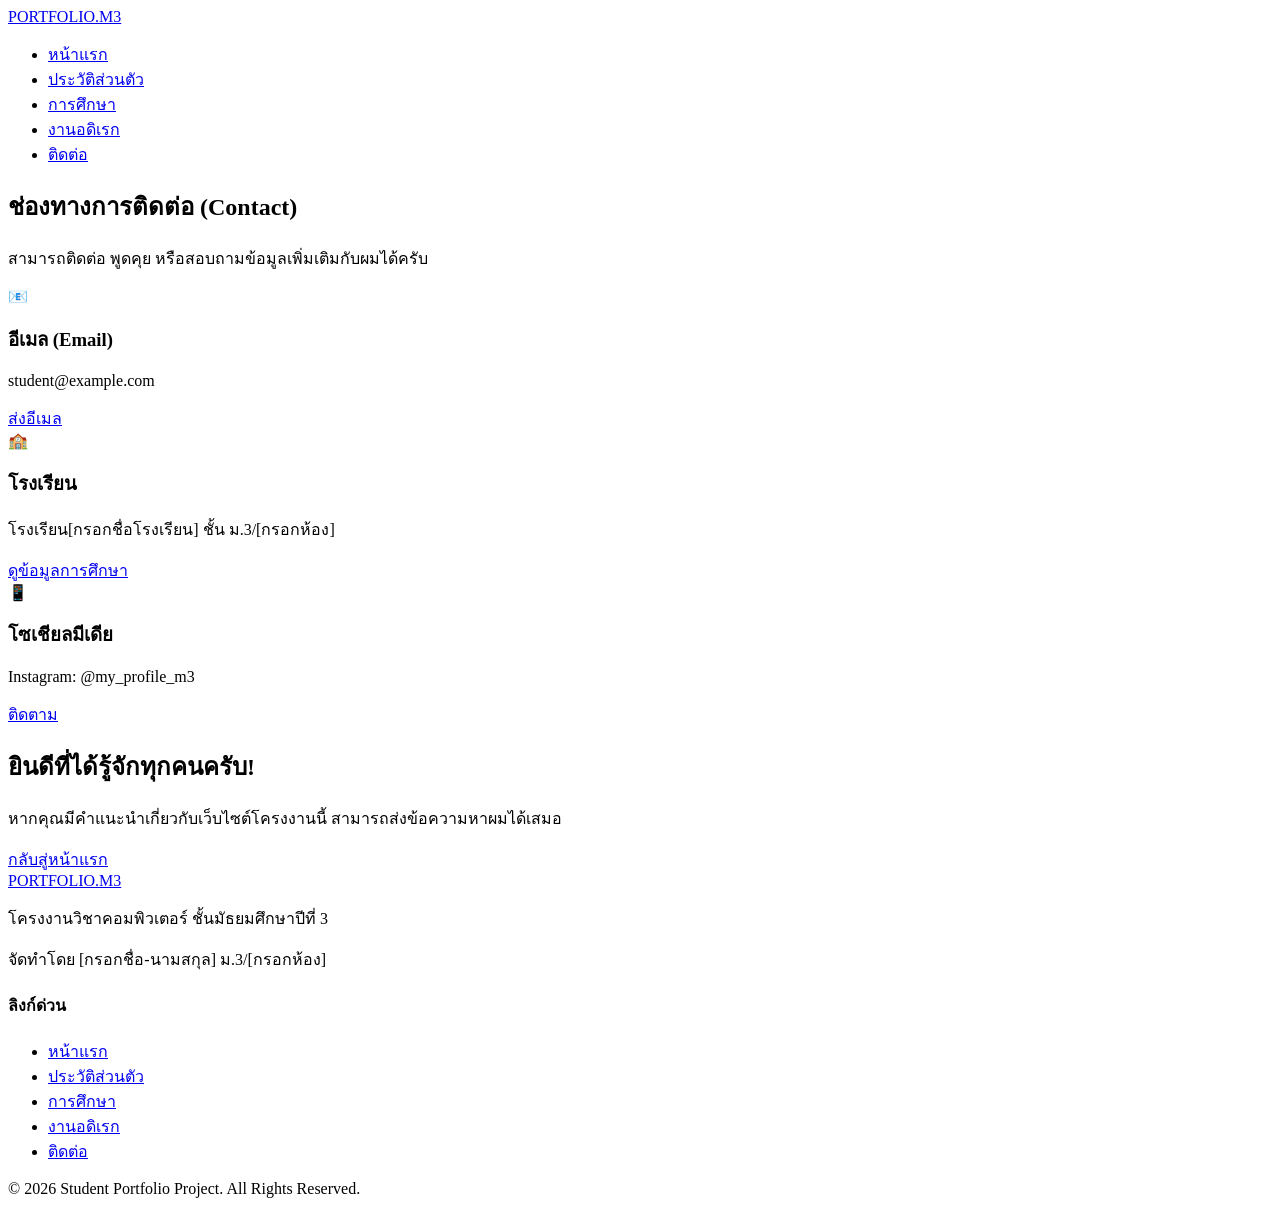
==== contact.html @ 0d258abd "Create contact.html" ====
<!DOCTYPE html>
<html lang="th">
<head>
    <meta charset="UTF-8">
    <meta name="viewport" content="width=device-width, initial-scale=1.0">
    <title>ติดต่อ | Student Portfolio</title>
    <link rel="stylesheet" href="style.css">
    <link rel="preconnect" href="https://fonts.googleapis.com">
    <link rel="preconnect" href="https://fonts.gstatic.com" crossorigin>
    <link href="https://fonts.googleapis.com/css2?family=Prompt:wght@300;400;500;600;700&display=swap" rel="stylesheet">
</head>
<body>
    <header class="navbar-header">
        <nav class="navbar">
            <a href="index.html" class="nav-logo">PORTFOLIO<span>.M3</span></a>
            <ul class="nav-menu">
                <li><a href="index.html" class="nav-link">หน้าแรก</a></li>
                <li><a href="profile.html" class="nav-link">ประวัติส่วนตัว</a></li>
                <li><a href="education.html" class="nav-link">การศึกษา</a></li>
                <li><a href="hobby.html" class="nav-link">งานอดิเรก</a></li>
                <li><a href="contact.html" class="nav-link active">ติดต่อ</a></li>
            </ul>
        </nav>
    </header>

    <main class="main-content">
        <section class="page-header">
            <h1 class="page-title">ช่องทางการติดต่อ <span class="gradient-text">(Contact)</span></h1>
            <p class="page-subtitle">สามารถติดต่อ พูดคุย หรือสอบถามข้อมูลเพิ่มเติมกับผมได้ครับ</p>
        </section>

        <section class="contact-section">
            <div class="contact-grid">
                <div class="glass-card contact-card">
                    <div class="contact-icon">📧</div>
                    <h3>อีเมล (Email)</h3>
                    <p>student@example.com</p>
                    <a href="mailto:student@example.com" class="btn btn-secondary btn-sm">ส่งอีเมล</a>
                </div>

                <div class="glass-card contact-card">
                    <div class="contact-icon">🏫</div>
                    <h3>โรงเรียน</h3>
                    <p>โรงเรียน[กรอกชื่อโรงเรียน] ชั้น ม.3/[กรอกห้อง]</p>
                    <a href="education.html" class="btn btn-secondary btn-sm">ดูข้อมูลการศึกษา</a>
                </div>

                <div class="glass-card contact-card">
                    <div class="contact-icon">📱</div>
                    <h3>โซเชียลมีเดีย</h3>
                    <p>Instagram: @my_profile_m3</p>
                    <a href="https://instagram.com" target="_blank" rel="noopener" class="btn btn-secondary btn-sm">ติดตาม</a>
                </div>
            </div>

            <div class="glass-card cta-box">
                <h2>ยินดีที่ได้รู้จักทุกคนครับ!</h2>
                <p>หากคุณมีคำแนะนำเกี่ยวกับเว็บไซต์โครงงานนี้ สามารถส่งข้อความหาผมได้เสมอ</p>
                <a href="index.html" class="btn btn-primary">กลับสู่หน้าแรก</a>
            </div>
        </section>
    </main>

    <footer class="site-footer">
        <div class="footer-container">
            <div class="footer-info">
                <a href="index.html" class="nav-logo">PORTFOLIO<span>.M3</span></a>
                <p>โครงงานวิชาคอมพิวเตอร์ ชั้นมัธยมศึกษาปีที่ 3</p>
                <p>จัดทำโดย [กรอกชื่อ-นามสกุล] ม.3/[กรอกห้อง]</p>
            </div>
            <div class="footer-nav">
                <h4>ลิงก์ด่วน</h4>
                <ul>
                    <li><a href="index.html">หน้าแรก</a></li>
                    <li><a href="profile.html">ประวัติส่วนตัว</a></li>
                    <li><a href="education.html">การศึกษา</a></li>
                    <li><a href="hobby.html">งานอดิเรก</a></li>
                    <li><a href="contact.html">ติดต่อ</a></li>
                </ul>
            </div>
        </div>
        <div class="footer-bottom">
            <p>&copy; 2026 Student Portfolio Project. All Rights Reserved.</p>
        </div>
    </footer>
</body>
</html>
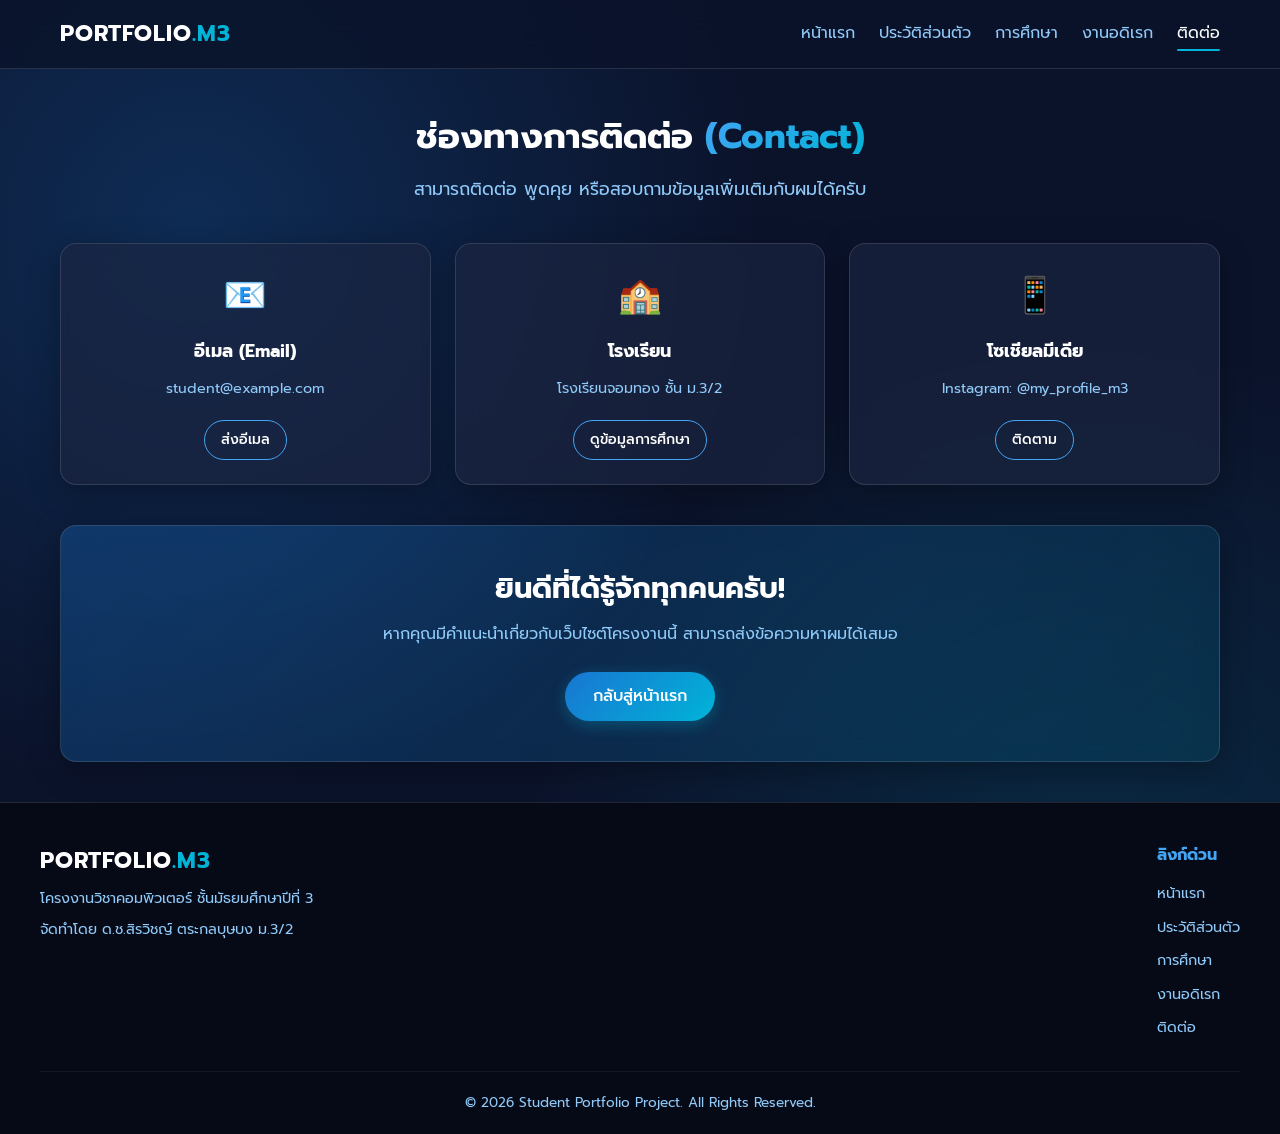
==== commit aca275ce: "Update contact.html" ====
--- a/contact.html
+++ b/contact.html
@@ -41,7 +41,7 @@
                 <div class="glass-card contact-card">
                     <div class="contact-icon">🏫</div>
                     <h3>โรงเรียน</h3>
-                    <p>โรงเรียน[กรอกชื่อโรงเรียน] ชั้น ม.3/[กรอกห้อง]</p>
+                    <p>โรงเรียนจอมทอง ชั้น ม.3/2</p>
                     <a href="education.html" class="btn btn-secondary btn-sm">ดูข้อมูลการศึกษา</a>
                 </div>
 
@@ -66,7 +66,7 @@
             <div class="footer-info">
                 <a href="index.html" class="nav-logo">PORTFOLIO<span>.M3</span></a>
                 <p>โครงงานวิชาคอมพิวเตอร์ ชั้นมัธยมศึกษาปีที่ 3</p>
-                <p>จัดทำโดย [กรอกชื่อ-นามสกุล] ม.3/[กรอกห้อง]</p>
+                <p>จัดทำโดย ด.ช.สิรวิชญ์ ตระกลบุษบง ม.3/2</p>
             </div>
             <div class="footer-nav">
                 <h4>ลิงก์ด่วน</h4>
--- a/style.css
+++ b/style.css
@@ -0,0 +1,694 @@
+/* ==========================================================================
+   Global Variables & Reset
+   ========================================================================== */
+:root {
+    --bg-dark: #0B132B;
+    --bg-card: rgba(28, 37, 65, 0.65);
+    --primary-blue: #0D47A1;
+    --accent-blue: #1976D2;
+    --light-blue: #42A5F5;
+    --cyan-glow: #00B4D8;
+    --soft-blue: #E3F2FD;
+    --text-main: #FFFFFF;
+    --text-muted: #90CAF9;
+    --glass-border: rgba(255, 255, 255, 0.12);
+    --font-primary: 'Prompt', sans-serif;
+    --transition: all 0.3s cubic-bezier(0.25, 0.8, 0.25, 1);
+}
+
+* {
+    margin: 0;
+    padding: 0;
+    box-sizing: border-box;
+}
+
+body {
+    font-family: var(--font-primary);
+    background-color: var(--bg-dark);
+    color: var(--text-main);
+    line-height: 1.6;
+    overflow-x: hidden;
+    background-image: 
+        radial-gradient(circle at 15% 20%, rgba(25, 118, 210, 0.25) 0%, transparent 40%),
+        radial-gradient(circle at 85% 80%, rgba(0, 180, 216, 0.15) 0%, transparent 40%);
+    min-height: 100vh;
+    display: flex;
+    flex-direction: column;
+}
+
+/* ==========================================================================
+   Typography & Reusable Styles
+   ========================================================================== */
+.gradient-text {
+    background: linear-gradient(135deg, var(--light-blue), var(--cyan-glow));
+    -webkit-background-clip: text;
+    -webkit-text-fill-color: transparent;
+}
+
+.glass-card {
+    background: var(--bg-card);
+    backdrop-filter: blur(12px);
+    -webkit-backdrop-filter: blur(12px);
+    border: 1px solid var(--glass-border);
+    border-radius: 16px;
+    padding: 24px;
+    box-shadow: 0 8px 32px 0 rgba(0, 0, 0, 0.3);
+    transition: var(--transition);
+}
+
+.glass-card:hover {
+    border-color: rgba(66, 165, 245, 0.4);
+}
+
+.btn {
+    display: inline-block;
+    padding: 12px 28px;
+    border-radius: 50px;
+    text-decoration: none;
+    font-weight: 500;
+    font-size: 1rem;
+    transition: var(--transition);
+    cursor: pointer;
+}
+
+.btn-primary {
+    background: linear-gradient(135deg, var(--accent-blue), var(--cyan-glow));
+    color: #ffffff;
+    box-shadow: 0 4px 15px rgba(0, 180, 216, 0.3);
+}
+
+.btn-primary:hover {
+    transform: translateY(-2px);
+    box-shadow: 0 6px 20px rgba(0, 180, 216, 0.5);
+}
+
+.btn-secondary {
+    background: transparent;
+    color: var(--text-main);
+    border: 1px solid var(--light-blue);
+}
+
+.btn-secondary:hover {
+    background: rgba(66, 165, 245, 0.1);
+    transform: translateY(-2px);
+}
+
+.btn-sm {
+    padding: 8px 16px;
+    font-size: 0.875rem;
+}
+
+.main-content {
+    flex: 1;
+    max-width: 1200px;
+    width: 100%;
+    margin: 0 auto;
+    padding: 40px 20px;
+}
+
+.page-header {
+    text-align: center;
+    margin-bottom: 40px;
+}
+
+.page-title {
+    font-size: 2.2rem;
+    font-weight: 700;
+    margin-bottom: 10px;
+}
+
+.page-subtitle {
+    color: var(--text-muted);
+    font-size: 1.1rem;
+}
+
+/* ==========================================================================
+   Navbar
+   ========================================================================== */
+.navbar-header {
+    position: sticky;
+    top: 0;
+    z-index: 1000;
+    background: rgba(11, 19, 43, 0.85);
+    backdrop-filter: blur(16px);
+    -webkit-backdrop-filter: blur(16px);
+    border-bottom: 1px solid var(--glass-border);
+}
+
+.navbar {
+    max-width: 1200px;
+    margin: 0 auto;
+    padding: 16px 20px;
+    display: flex;
+    justify-content: space-between;
+    align-items: center;
+}
+
+.nav-logo {
+    font-size: 1.4rem;
+    font-weight: 700;
+    color: var(--text-main);
+    text-decoration: none;
+    letter-spacing: 1px;
+}
+
+.nav-logo span {
+    color: var(--cyan-glow);
+}
+
+.nav-menu {
+    display: flex;
+    list-style: none;
+    gap: 24px;
+}
+
+.nav-link {
+    color: var(--text-muted);
+    text-decoration: none;
+    font-weight: 400;
+    transition: var(--transition);
+    position: relative;
+    padding: 6px 0;
+}
+
+.nav-link:hover, .nav-link.active {
+    color: var(--text-main);
+}
+
+.nav-link.active::after {
+    content: '';
+    position: absolute;
+    bottom: 0;
+    left: 0;
+    width: 100%;
+    height: 2px;
+    background: var(--cyan-glow);
+    border-radius: 2px;
+}
+
+/* ==========================================================================
+   Hero Section (Index)
+   ========================================================================== */
+.hero-section {
+    padding: 40px 0 60px;
+}
+
+.hero-container {
+    display: grid;
+    grid-template-columns: 1.2fr 0.8fr;
+    gap: 40px;
+    align-items: center;
+}
+
+.badge {
+    display: inline-block;
+    padding: 6px 16px;
+    background: rgba(25, 118, 210, 0.2);
+    border: 1px solid var(--accent-blue);
+    border-radius: 20px;
+    color: var(--light-blue);
+    font-size: 0.85rem;
+    margin-bottom: 16px;
+}
+
+.hero-title {
+    font-size: 2.8rem;
+    line-height: 1.2;
+    margin-bottom: 20px;
+}
+
+.hero-subtitle {
+    color: var(--text-muted);
+    font-size: 1.1rem;
+    margin-bottom: 30px;
+}
+
+.hero-actions {
+    display: flex;
+    gap: 16px;
+}
+
+.hero-visual {
+    position: relative;
+    display: flex;
+    justify-content: center;
+}
+
+.profile-glow {
+    position: absolute;
+    width: 250px;
+    height: 250px;
+    background: var(--accent-blue);
+    filter: blur(80px);
+    border-radius: 50%;
+    z-index: 1;
+    opacity: 0.6;
+}
+
+.profile-card-wrapper {
+    position: relative;
+    z-index: 2;
+    border-radius: 24px;
+    padding: 8px;
+    background: linear-gradient(135deg, var(--light-blue), transparent);
+}
+
+.hero-profile-img {
+    width: 100%;
+    max-width: 320px;
+    height: auto;
+    border-radius: 18px;
+    display: block;
+    object-fit: cover;
+    transition: var(--transition);
+}
+
+.hero-profile-img:hover {
+    transform: scale(1.02);
+}
+
+.quick-highlights {
+    margin-top: 20px;
+}
+
+.highlight-grid {
+    display: grid;
+    grid-template-columns: repeat(3, 1fr);
+    gap: 20px;
+}
+
+.stat-card {
+    text-align: center;
+}
+
+.stat-number {
+    font-size: 2.2rem;
+    font-weight: 700;
+    color: var(--cyan-glow);
+}
+
+.stat-label {
+    color: var(--text-muted);
+    font-size: 0.9rem;
+}
+
+/* ==========================================================================
+   Profile Section
+   ========================================================================== */
+.profile-layout {
+    display: grid;
+    grid-template-columns: 320px 1fr;
+    gap: 30px;
+}
+
+.profile-sidebar {
+    text-align: center;
+    height: fit-content;
+}
+
+.profile-avatar-container {
+    width: 180px;
+    height: 180px;
+    margin: 0 auto 20px;
+    border-radius: 50%;
+    padding: 4px;
+    background: linear-gradient(135deg, var(--accent-blue), var(--cyan-glow));
+}
+
+.profile-avatar {
+    width: 100%;
+    height: 100%;
+    border-radius: 50%;
+    object-fit: cover;
+}
+
+.profile-name {
+    font-size: 1.4rem;
+    margin-bottom: 6px;
+}
+
+.profile-tag {
+    color: var(--light-blue);
+    font-size: 0.9rem;
+}
+
+.profile-details {
+    display: flex;
+    flex-direction: column;
+    gap: 20px;
+}
+
+.detail-box h3 {
+    margin-bottom: 16px;
+    color: var(--light-blue);
+    border-bottom: 1px solid var(--glass-border);
+    padding-bottom: 8px;
+}
+
+.info-grid {
+    display: grid;
+    grid-template-columns: repeat(2, 1fr);
+    gap: 16px;
+}
+
+.info-item {
+    display: flex;
+    flex-direction: column;
+}
+
+.info-label {
+    font-size: 0.85rem;
+    color: var(--text-muted);
+}
+
+.info-value {
+    font-size: 1rem;
+    font-weight: 500;
+}
+
+.tags-wrapper {
+    display: flex;
+    flex-wrap: wrap;
+    gap: 10px;
+}
+
+.tag {
+    background: rgba(25, 118, 210, 0.2);
+    border: 1px solid rgba(66, 165, 245, 0.3);
+    padding: 6px 14px;
+    border-radius: 20px;
+    font-size: 0.85rem;
+}
+
+/* ==========================================================================
+   Education Section (Timeline & Table)
+   ========================================================================== */
+.education-section {
+    display: flex;
+    flex-direction: column;
+    gap: 50px;
+}
+
+.timeline {
+    position: relative;
+    max-width: 800px;
+    margin: 0 auto;
+    width: 100%;
+}
+
+.timeline::after {
+    content: '';
+    position: absolute;
+    width: 2px;
+    background: var(--glass-border);
+    top: 0;
+    bottom: 0;
+    left: 50%;
+    margin-left: -1px;
+}
+
+.timeline-item {
+    padding: 10px 40px;
+    position: relative;
+    width: 50%;
+}
+
+.timeline-item::after {
+    content: '';
+    position: absolute;
+    width: 16px;
+    height: 16px;
+    right: -8px;
+    background-color: var(--bg-dark);
+    border: 3px solid var(--cyan-glow);
+    top: 22px;
+    border-radius: 50%;
+    z-index: 1;
+}
+
+.left { left: 0; }
+.right { left: 50%; }
+
+.right::after { left: -8px; }
+
+.timeline-year {
+    display: inline-block;
+    color: var(--cyan-glow);
+    font-size: 0.85rem;
+    font-weight: 600;
+    margin-bottom: 6px;
+}
+
+.active-edu {
+    border-color: var(--accent-blue);
+}
+
+.table-section h3 {
+    margin-bottom: 20px;
+    color: var(--light-blue);
+}
+
+.table-responsive {
+    overflow-x: auto;
+}
+
+.custom-table {
+    width: 100%;
+    border-collapse: collapse;
+    text-align: left;
+}
+
+.custom-table th, .custom-table td {
+    padding: 14px 18px;
+    border-bottom: 1px solid var(--glass-border);
+}
+
+.custom-table th {
+    background: rgba(25, 118, 210, 0.2);
+    color: var(--light-blue);
+}
+
+.status-badge {
+    padding: 4px 10px;
+    border-radius: 12px;
+    font-size: 0.8rem;
+}
+
+.status-badge.completed {
+    background: rgba(76, 175, 80, 0.2);
+    color: #81c784;
+}
+
+.status-badge.in-progress {
+    background: rgba(255, 152, 0, 0.2);
+    color: #ffb74d;
+}
+
+/* ==========================================================================
+   Hobby Section
+   ========================================================================== */
+.hobby-grid {
+    display: grid;
+    grid-template-columns: repeat(auto-fit, minmax(280px, 1fr));
+    gap: 24px;
+}
+
+.hobby-card {
+    transition: var(--transition);
+}
+
+.hobby-card:hover {
+    transform: translateY(-6px);
+    background: rgba(28, 37, 65, 0.85);
+}
+
+.hobby-icon {
+    font-size: 2.5rem;
+    margin-bottom: 12px;
+}
+
+.hobby-card h3 {
+    font-size: 1.2rem;
+    margin-bottom: 10px;
+    color: var(--light-blue);
+}
+
+.hobby-card p {
+    color: var(--text-muted);
+    font-size: 0.95rem;
+}
+
+/* ==========================================================================
+   Contact Section
+   ========================================================================== */
+.contact-grid {
+    display: grid;
+    grid-template-columns: repeat(3, 1fr);
+    gap: 24px;
+    margin-bottom: 40px;
+}
+
+.contact-card {
+    text-align: center;
+    display: flex;
+    flex-direction: column;
+    align-items: center;
+    gap: 12px;
+}
+
+.contact-icon {
+    font-size: 2.2rem;
+}
+
+.contact-card h3 {
+    font-size: 1.1rem;
+}
+
+.contact-card p {
+    color: var(--text-muted);
+    font-size: 0.9rem;
+    margin-bottom: 8px;
+}
+
+.cta-box {
+    text-align: center;
+    padding: 40px 20px;
+    background: linear-gradient(135deg, rgba(25, 118, 210, 0.3), rgba(0, 180, 216, 0.1));
+}
+
+.cta-box h2 {
+    font-size: 1.8rem;
+    margin-bottom: 10px;
+}
+
+.cta-box p {
+    color: var(--text-muted);
+    margin-bottom: 24px;
+}
+
+/* ==========================================================================
+   Footer
+   ========================================================================== */
+.site-footer {
+    background: #060a17;
+    border-top: 1px solid var(--glass-border);
+    padding: 40px 20px 20px;
+    margin-top: auto;
+}
+
+.footer-container {
+    max-width: 1200px;
+    margin: 0 auto;
+    display: flex;
+    justify-content: space-between;
+    gap: 40px;
+    margin-bottom: 30px;
+}
+
+.footer-info p {
+    color: var(--text-muted);
+    font-size: 0.9rem;
+    margin-top: 8px;
+}
+
+.footer-nav h4 {
+    margin-bottom: 12px;
+    color: var(--light-blue);
+}
+
+.footer-nav ul {
+    list-style: none;
+    display: flex;
+    flex-direction: column;
+    gap: 8px;
+}
+
+.footer-nav a {
+    color: var(--text-muted);
+    text-decoration: none;
+    font-size: 0.9rem;
+    transition: var(--transition);
+}
+
+.footer-nav a:hover {
+    color: var(--cyan-glow);
+}
+
+.footer-bottom {
+    max-width: 1200px;
+    margin: 0 auto;
+    text-align: center;
+    padding-top: 20px;
+    border-top: 1px solid rgba(255, 255, 255, 0.05);
+    color: var(--text-muted);
+    font-size: 0.85rem;
+}
+
+/* ==========================================================================
+   Responsive Design (Media Queries)
+   ========================================================================== */
+@media (max-width: 900px) {
+    .hero-container {
+        grid-template-columns: 1fr;
+        text-align: center;
+    }
+
+    .hero-actions {
+        justify-content: center;
+    }
+
+    .profile-layout {
+        grid-template-columns: 1fr;
+    }
+
+    .timeline::after {
+        left: 31px;
+    }
+
+    .timeline-item {
+        width: 100%;
+        padding-left: 70px;
+        padding-right: 25px;
+    }
+
+    .timeline-item.right {
+        left: 0%;
+    }
+
+    .timeline-item::after {
+        left: 23px;
+    }
+
+    .contact-grid {
+        grid-template-columns: 1fr;
+    }
+}
+
+@media (max-width: 600px) {
+    .navbar {
+        flex-direction: column;
+        gap: 16px;
+    }
+
+    .nav-menu {
+        gap: 12px;
+        flex-wrap: wrap;
+        justify-content: center;
+    }
+
+    .hero-title {
+        font-size: 2rem;
+    }
+
+    .highlight-grid {
+        grid-template-columns: 1fr;
+    }
+
+    .info-grid {
+        grid-template-columns: 1fr;
+    }
+
+    .footer-container {
+        flex-direction: column;
+    }
+}
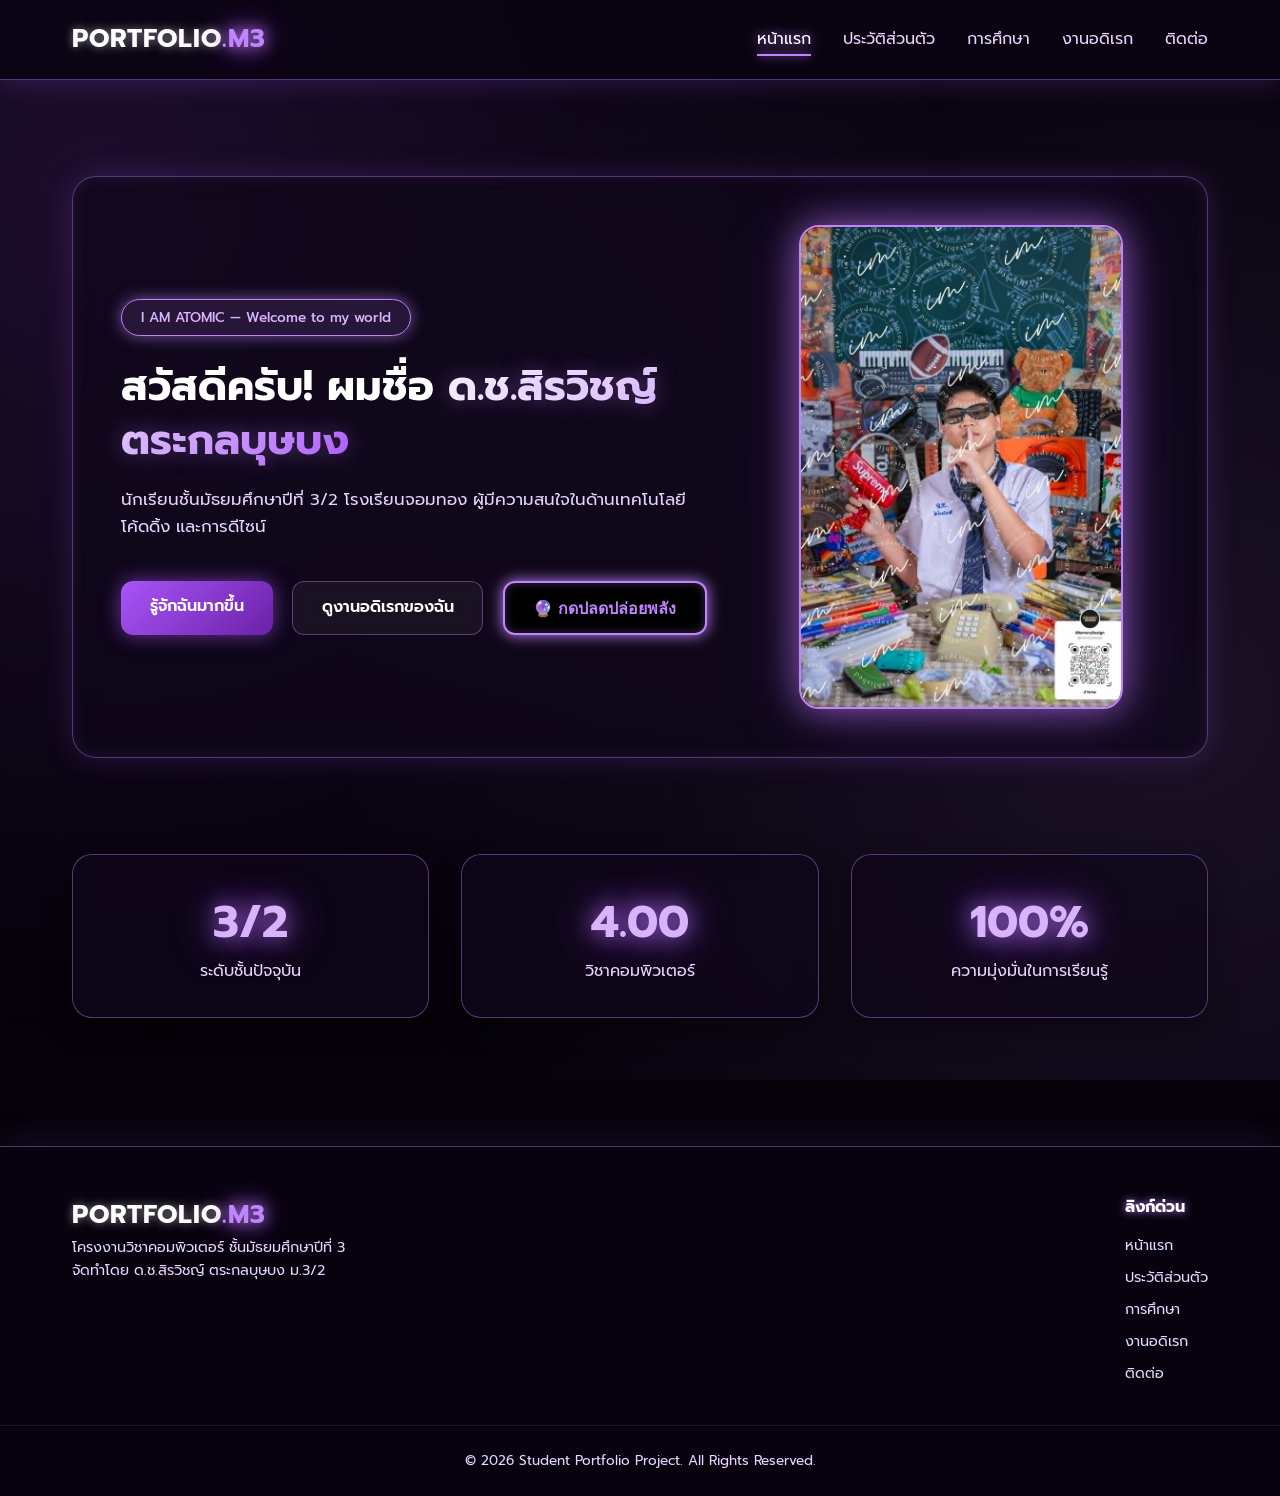
==== commit 94fd0aa2: "Update contact.html" ====
--- a/contact.html
+++ b/contact.html
@@ -3,60 +3,310 @@
 <head>
     <meta charset="UTF-8">
     <meta name="viewport" content="width=device-width, initial-scale=1.0">
-    <title>ติดต่อ | Student Portfolio</title>
-    <link rel="stylesheet" href="style.css">
+    <title>หน้าแรก | Student Portfolio</title>
     <link rel="preconnect" href="https://fonts.googleapis.com">
     <link rel="preconnect" href="https://fonts.gstatic.com" crossorigin>
-    <link href="https://fonts.googleapis.com/css2?family=Prompt:wght@300;400;500;600;700&display=swap" rel="stylesheet">
+    <link href="https://fonts.googleapis.com/css2?family=Prompt:wght@300;400;500;600;700&family=Cinzel:wght@900&display=swap" rel="stylesheet">
+    
+    <style>
+        :root {
+            --purple-bright: #d8b4fe;
+            --purple-neon: #c084fc;
+            --purple-glow: rgba(192, 132, 252, 0.6);
+            --purple-intense: #a855f7;
+            --bg-card: rgba(15, 7, 26, 0.75);
+            --border-purple: rgba(192, 132, 252, 0.4);
+            --text-primary: #ffffff;
+            --text-muted: #e9d5ff;
+        }
+
+        * { margin: 0; padding: 0; box-sizing: border-box; }
+
+        body {
+            font-family: 'Prompt', sans-serif;
+            color: var(--text-primary);
+            line-height: 1.6;
+            min-height: 100vh;
+            background-color: #05020a;
+            background-image: linear-gradient(rgba(5, 2, 10, 0.8), rgba(5, 2, 10, 0.9)), url('images/shadow-bg.jpg');
+            background-size: cover;
+            background-position: center;
+            background-repeat: no-repeat;
+            background-attachment: fixed;
+            overflow-x: hidden;
+            position: relative;
+        }
+
+        /* Background Glow Animation */
+        body::before {
+            content: '';
+            position: fixed;
+            top: -20%; left: -20%;
+            width: 140%; height: 140%;
+            background: radial-gradient(circle at 20% 30%, rgba(168, 85, 247, 0.15) 0%, transparent 50%),
+                        radial-gradient(circle at 80% 70%, rgba(192, 132, 252, 0.12) 0%, transparent 50%);
+            z-index: -2;
+            pointer-events: none;
+            animation: pulseGlow 8s ease-in-out infinite alternate;
+        }
+
+        @keyframes pulseGlow {
+            0% { transform: scale(1) rotate(0deg); opacity: 0.7; }
+            100% { transform: scale(1.1) rotate(3deg); opacity: 1; }
+        }
+
+        #neon-canvas {
+            position: fixed;
+            top: 0; left: 0;
+            width: 100vw; height: 100vh;
+            z-index: -1;
+            pointer-events: none;
+        }
+
+        a { text-decoration: none; transition: all 0.3s ease; }
+
+        /* Navigation Header */
+        .navbar-header {
+            background: rgba(10, 4, 18, 0.85);
+            backdrop-filter: blur(16px);
+            border-bottom: 1px solid var(--border-purple);
+            position: sticky; top: 0;
+            z-index: 1000;
+            box-shadow: 0 4px 25px rgba(168, 85, 247, 0.2);
+        }
+
+        .navbar {
+            display: flex;
+            justify-content: space-between;
+            align-items: center;
+            max-width: 1200px;
+            margin: 0 auto;
+            padding: 1.2rem 2rem;
+        }
+
+        .nav-logo {
+            font-size: 1.6rem;
+            font-weight: 700;
+            color: #fff;
+            letter-spacing: 1px;
+            text-shadow: 0 0 10px rgba(255, 255, 255, 0.5);
+        }
+
+        .nav-logo span {
+            color: var(--purple-neon);
+            text-shadow: 0 0 15px var(--purple-neon), 0 0 30px var(--purple-intense);
+        }
+
+        .nav-menu { list-style: none; display: flex; gap: 2rem; }
+        .nav-link { color: var(--text-muted); font-weight: 400; position: relative; }
+        .nav-link::after {
+            content: ''; position: absolute; bottom: -5px; left: 0;
+            width: 0%; height: 2px;
+            background: var(--purple-neon);
+            box-shadow: 0 0 10px var(--purple-neon);
+            transition: width 0.3s ease;
+        }
+        .nav-link:hover::after, .nav-link.active::after { width: 100%; }
+        .nav-link:hover, .nav-link.active { color: #fff; text-shadow: 0 0 12px var(--purple-neon); }
+
+        /* Main Content Structure */
+        .main-content { max-width: 1200px; margin: 0 auto; padding: 3rem 2rem; }
+        .hero-section { padding: 3rem 0; }
+        .hero-container {
+            display: flex; align-items: center; justify-content: space-between; gap: 3rem;
+            background: var(--bg-card); padding: 3rem; border-radius: 24px;
+            border: 1px solid var(--border-purple);
+            backdrop-filter: blur(16px);
+            box-shadow: 0 0 30px rgba(168, 85, 247, 0.2), inset 0 0 15px rgba(192, 132, 252, 0.1);
+            transition: border-color 0.4s ease, box-shadow 0.4s ease;
+        }
+        .hero-container:hover {
+            border-color: var(--purple-neon);
+            box-shadow: 0 0 50px rgba(168, 85, 247, 0.35), inset 0 0 25px rgba(192, 132, 252, 0.15);
+        }
+
+        .hero-text { flex: 1.2; }
+        .badge {
+            display: inline-block;
+            background: rgba(192, 132, 252, 0.12);
+            border: 1px solid var(--purple-neon);
+            color: var(--purple-bright);
+            padding: 0.4rem 1.2rem;
+            border-radius: 50px;
+            font-size: 0.85rem; font-weight: 500; margin-bottom: 1.5rem;
+            box-shadow: 0 0 15px var(--purple-glow);
+            animation: badgeGlow 2s ease-in-out infinite alternate;
+        }
+        @keyframes badgeGlow {
+            from { box-shadow: 0 0 10px var(--purple-glow); }
+            to { box-shadow: 0 0 22px var(--purple-neon); }
+        }
+
+        .hero-title { font-size: 2.6rem; font-weight: 700; line-height: 1.3; margin-bottom: 1.2rem; }
+        .gradient-text {
+            background: linear-gradient(135deg, #ffffff 0%, #e9d5ff 40%, #c084fc 80%, #a855f7 100%);
+            -webkit-background-clip: text; -webkit-text-fill-color: transparent;
+            text-shadow: 0 0 25px rgba(192, 132, 252, 0.4);
+        }
+        .hero-subtitle { color: var(--text-muted); font-size: 1.05rem; margin-bottom: 2.5rem; }
+        .hero-actions { display: flex; gap: 1.2rem; flex-wrap: wrap; }
+
+        .btn { padding: 0.8rem 1.8rem; border-radius: 12px; font-weight: 600; font-size: 1rem; cursor: pointer; transition: all 0.3s ease; }
+        .btn-primary { background: linear-gradient(135deg, #a855f7, #6b21a8); color: #fff; box-shadow: 0 0 20px rgba(168, 85, 247, 0.6); border: none; }
+        .btn-primary:hover { transform: translateY(-3px); box-shadow: 0 0 35px rgba(168, 85, 247, 0.9), 0 0 10px #fff; }
+        .btn-secondary { background: rgba(255, 255, 255, 0.05); color: #fff; border: 1px solid var(--border-purple); backdrop-filter: blur(8px); }
+        .btn-secondary:hover { background: rgba(192, 132, 252, 0.2); border-color: var(--purple-neon); box-shadow: 0 0 20px var(--purple-glow); transform: translateY(-3px); }
+
+        .btn-atomic {
+            background: #000; color: #c084fc; border: 2px solid #c084fc;
+            box-shadow: 0 0 15px #c084fc, inset 0 0 10px rgba(192, 132, 252, 0.3);
+            position: relative; overflow: hidden;
+        }
+        .btn-atomic:hover {
+            background: #c084fc; color: #000;
+            box-shadow: 0 0 40px #c084fc, 0 0 80px rgba(192, 132, 252, 0.6);
+            transform: scale(1.05); font-weight: 700;
+        }
+
+        .hero-visual { flex: 0.8; display: flex; justify-content: center; position: relative; }
+        .profile-card-wrapper {
+            position: relative; z-index: 2; border-radius: 20px; overflow: hidden;
+            border: 2px solid var(--purple-neon);
+            box-shadow: 0 0 35px var(--purple-glow), 0 0 70px rgba(168, 85, 247, 0.3);
+            transition: all 0.4s ease;
+        }
+        .profile-card-wrapper:hover { transform: scale(1.03) rotate(1deg); box-shadow: 0 0 50px var(--purple-neon), 0 0 90px var(--purple-intense); }
+        .profile-card-wrapper img { width: 100%; max-width: 320px; height: auto; display: block; object-fit: cover; }
+
+        .quick-highlights { margin-top: 3rem; }
+        .highlight-grid { display: grid; grid-template-columns: repeat(3, 1fr); gap: 2rem; }
+        .glass-card {
+            background: var(--bg-card); border: 1px solid var(--border-purple);
+            border-radius: 20px; padding: 2rem; text-align: center; backdrop-filter: blur(16px);
+            box-shadow: 0 10px 30px rgba(0, 0, 0, 0.4); transition: all 0.4s ease;
+        }
+        .glass-card:hover { transform: translateY(-8px); border-color: var(--purple-neon); box-shadow: 0 0 35px var(--purple-glow), inset 0 0 15px rgba(192, 132, 252, 0.2); }
+        .stat-number { font-size: 2.8rem; font-weight: 700; color: var(--purple-bright); text-shadow: 0 0 20px var(--purple-glow), 0 0 40px var(--purple-intense); }
+        .stat-label { color: var(--text-muted); }
+
+        .site-footer {
+            background: rgba(8, 3, 15, 0.95); border-top: 1px solid var(--border-purple);
+            padding: 3rem 0 1.5rem; margin-top: 5rem; backdrop-filter: blur(10px);
+            box-shadow: 0 -10px 30px rgba(168, 85, 247, 0.1);
+        }
+        .footer-container { max-width: 1200px; margin: 0 auto; padding: 0 2rem; display: flex; justify-content: space-between; }
+        .footer-info p, .footer-nav ul li a { color: var(--text-muted); font-size: 0.9rem; }
+        .footer-nav h4 { color: #fff; margin-bottom: 0.8rem; text-shadow: 0 0 8px var(--purple-neon); }
+        .footer-nav ul { list-style: none; }
+        .footer-nav ul li { margin-bottom: 0.4rem; }
+        .footer-nav ul li a:hover { color: var(--purple-bright); text-shadow: 0 0 10px var(--purple-neon); }
+        .footer-bottom { text-align: center; margin-top: 2rem; padding-top: 1.5rem; border-top: 1px solid rgba(255, 255, 255, 0.08); color: var(--text-muted); font-size: 0.85rem; }
+
+        /* Atomic Overlay & Slash Style */
+        #atomic-overlay {
+            position: fixed;
+            top: 0; left: 0;
+            width: 100vw; height: 100vh;
+            background: rgba(0, 0, 0, 0.95);
+            z-index: 99999;
+            display: none;
+            justify-content: center;
+            align-items: center;
+            overflow: hidden;
+        }
+
+        #atomic-overlay.active {
+            display: flex;
+        }
+
+        .slash-line {
+            position: absolute;
+            top: 50%; left: -20%;
+            width: 140%; height: 10px;
+            background: linear-gradient(90deg, transparent 0%, #ffffff 40%, #c084fc 70%, transparent 100%);
+            box-shadow: 0 0 30px #ffffff, 0 0 60px #c084fc, 0 0 100px #a855f7;
+            transform: rotate(-20deg) scaleX(0);
+            transform-origin: left center;
+            opacity: 0;
+            z-index: 100;
+            pointer-events: none;
+        }
+
+        #atomic-overlay.slashing .slash-line {
+            animation: slashAnim 0.25s ease-out forwards;
+        }
+
+        @keyframes slashAnim {
+            0% { transform: rotate(-20deg) scaleX(0); opacity: 1; }
+            50% { opacity: 1; }
+            100% { transform: rotate(-20deg) scaleX(1); opacity: 0; }
+        }
+
+        #atomic-canvas {
+            position: absolute;
+            top: 0; left: 0;
+            width: 100%; height: 100%;
+            z-index: 10;
+        }
+    </style>
 </head>
 <body>
+
+    <canvas id="neon-canvas"></canvas>
+
+    <div id="atomic-overlay">
+        <div class="slash-line" id="slash-line"></div>
+        <canvas id="atomic-canvas"></canvas>
+    </div>
+
     <header class="navbar-header">
         <nav class="navbar">
             <a href="index.html" class="nav-logo">PORTFOLIO<span>.M3</span></a>
             <ul class="nav-menu">
-                <li><a href="index.html" class="nav-link">หน้าแรก</a></li>
+                <li><a href="index.html" class="nav-link active">หน้าแรก</a></li>
                 <li><a href="profile.html" class="nav-link">ประวัติส่วนตัว</a></li>
                 <li><a href="education.html" class="nav-link">การศึกษา</a></li>
                 <li><a href="hobby.html" class="nav-link">งานอดิเรก</a></li>
-                <li><a href="contact.html" class="nav-link active">ติดต่อ</a></li>
+                <li><a href="contact.html" class="nav-link">ติดต่อ</a></li>
             </ul>
         </nav>
     </header>
 
     <main class="main-content">
-        <section class="page-header">
-            <h1 class="page-title">ช่องทางการติดต่อ <span class="gradient-text">(Contact)</span></h1>
-            <p class="page-subtitle">สามารถติดต่อ พูดคุย หรือสอบถามข้อมูลเพิ่มเติมกับผมได้ครับ</p>
-        </section>
-
-        <section class="contact-section">
-            <div class="contact-grid">
-                <div class="glass-card contact-card">
-                    <div class="contact-icon">📧</div>
-                    <h3>อีเมล (Email)</h3>
-                    <p>student@example.com</p>
-                    <a href="mailto:student@example.com" class="btn btn-secondary btn-sm">ส่งอีเมล</a>
+        <section class="hero-section">
+            <div class="hero-container">
+                <div class="hero-text">
+                    <div class="badge">I AM ATOMIC — Welcome to my world</div>
+                    <h1 class="hero-title">สวัสดีครับ! ผมชื่อ <span class="gradient-text">ด.ช.สิรวิชญ์ ตระกลบุษบง</span></h1>
+                    <p class="hero-subtitle">นักเรียนชั้นมัธยมศึกษาปีที่ 3/2 โรงเรียนจอมทอง ผู้มีความสนใจในด้านเทคโนโลยี โค้ดดิ้ง และการดีไซน์</p>
+                    <div class="hero-actions">
+                        <a href="profile.html" class="btn btn-primary">รู้จักฉันมากขึ้น</a>
+                        <a href="hobby.html" class="btn btn-secondary">ดูงานอดิเรกของฉัน</a>
+                        <button id="btn-atomic-trigger" onclick="triggerAtomic()" class="btn btn-atomic">🔮 กดปลดปล่อยพลัง</button>
+                    </div>
                 </div>
-
-                <div class="glass-card contact-card">
-                    <div class="contact-icon">🏫</div>
-                    <h3>โรงเรียน</h3>
-                    <p>โรงเรียนจอมทอง ชั้น ม.3/2</p>
-                    <a href="education.html" class="btn btn-secondary btn-sm">ดูข้อมูลการศึกษา</a>
-                </div>
-
-                <div class="glass-card contact-card">
-                    <div class="contact-icon">📱</div>
-                    <h3>โซเชียลมีเดีย</h3>
-                    <p>Instagram: @my_profile_m3</p>
-                    <a href="https://instagram.com" target="_blank" rel="noopener" class="btn btn-secondary btn-sm">ติดตาม</a>
+                <div class="hero-visual">
+                    <div class="profile-card-wrapper">
+                        <img src="images/download.jpg" alt="Profile Picture">
+                    </div>
                 </div>
             </div>
-
-            <div class="glass-card cta-box">
-                <h2>ยินดีที่ได้รู้จักทุกคนครับ!</h2>
-                <p>หากคุณมีคำแนะนำเกี่ยวกับเว็บไซต์โครงงานนี้ สามารถส่งข้อความหาผมได้เสมอ</p>
-                <a href="index.html" class="btn btn-primary">กลับสู่หน้าแรก</a>
+        </section>
+
+        <section class="quick-highlights">
+            <div class="highlight-grid">
+                <div class="glass-card stat-card">
+                    <div class="stat-number">3/2</div>
+                    <div class="stat-label">ระดับชั้นปัจจุบัน</div>
+                </div>
+                <div class="glass-card stat-card">
+                    <div class="stat-number">4.00</div>
+                    <div class="stat-label">วิชาคอมพิวเตอร์</div>
+                </div>
+                <div class="glass-card stat-card">
+                    <div class="stat-number">100%</div>
+                    <div class="stat-label">ความมุ่งมั่นในการเรียนรู้</div>
+                </div>
             </div>
         </section>
     </main>
@@ -83,5 +333,143 @@
             <p>&copy; 2026 Student Portfolio Project. All Rights Reserved.</p>
         </div>
     </footer>
-</body>
-</html>
+
+    <script>
+        // 1. Particle System Background
+        const neonCanvas = document.getElementById('neon-canvas');
+        const neonCtx = neonCanvas.getContext('2d');
+        let bgParticles = [];
+
+        function resizeNeonCanvas() {
+            neonCanvas.width = window.innerWidth;
+            neonCanvas.height = window.innerHeight;
+        }
+        window.addEventListener('resize', resizeNeonCanvas);
+        resizeNeonCanvas();
+
+        class BgParticle {
+            constructor() {
+                this.reset();
+            }
+            reset() {
+                this.x = Math.random() * neonCanvas.width;
+                this.y = Math.random() * neonCanvas.height;
+                this.size = Math.random() * 2 + 1;
+                this.speedX = (Math.random() - 0.5) * 0.4;
+                this.speedY = (Math.random() - 0.5) * 0.4;
+                this.alpha = Math.random();
+                this.alphaSpeed = 0.01;
+            }
+            update() {
+                this.x += this.speedX;
+                this.y += this.speedY;
+                this.alpha += this.alphaSpeed;
+                if (this.alpha > 1 || this.alpha < 0) this.alphaSpeed *= -1;
+                if (this.x < 0 || this.x > neonCanvas.width || this.y < 0 || this.y > neonCanvas.height) {
+                    this.reset();
+                }
+            }
+            draw() {
+                neonCtx.save();
+                neonCtx.globalAlpha = Math.abs(this.alpha);
+                neonCtx.beginPath();
+                neonCtx.arc(this.x, this.y, this.size, 0, Math.PI * 2);
+                neonCtx.fillStyle = '#c084fc';
+                neonCtx.fill();
+                neonCtx.restore();
+            }
+        }
+
+        for (let i = 0; i < 50; i++) bgParticles.push(new BgParticle());
+
+        function animateBgParticles() {
+            neonCtx.clearRect(0, 0, neonCanvas.width, neonCanvas.height);
+            bgParticles.forEach(p => { p.update(); p.draw(); });
+            requestAnimationFrame(animateBgParticles);
+        }
+        animateBgParticles();
+
+        // 2. Atomic Effect Engine
+        const atomicCanvas = document.getElementById('atomic-canvas');
+        const ctx = atomicCanvas.getContext('2d');
+        let animId = null;
+        let shatterParticles = [];
+
+        function resizeAtomicCanvas() {
+            atomicCanvas.width = window.innerWidth;
+            atomicCanvas.height = window.innerHeight;
+        }
+        window.addEventListener('resize', resizeAtomicCanvas);
+        resizeAtomicCanvas();
+
+        class Particle {
+            constructor(x, y, char) {
+                this.x = x;
+                this.y = y;
+                this.char = char;
+                const angle = Math.random() * Math.PI * 2;
+                const speed = Math.random() * 10 + 3;
+                this.vx = Math.cos(angle) * speed;
+                this.vy = Math.sin(angle) * speed - 2;
+                this.alpha = 1;
+                this.rot = 0;
+                this.vRot = (Math.random() - 0.5) * 0.2;
+            }
+            update() {
+                this.x += this.vx;
+                this.y += this.vy;
+                this.vy += 0.25;
+                this.rot += this.vRot;
+                this.alpha -= 0.015;
+            }
+            draw() {
+                ctx.save();
+                ctx.translate(this.x, this.y);
+                ctx.rotate(this.rot);
+                ctx.globalAlpha = Math.max(0, this.alpha);
+                ctx.font = "900 45px 'Cinzel', serif";
+                ctx.fillStyle = "#ffffff";
+                ctx.shadowColor = "#c084fc";
+                ctx.shadowBlur = 15;
+                ctx.fillText(this.char, 0, 0);
+                ctx.restore();
+            }
+        }
+
+        function triggerAtomic() {
+            const overlay = document.getElementById('atomic-overlay');
+            
+            if (animId) cancelAnimationFrame(animId);
+            shatterParticles = [];
+            overlay.classList.add('active');
+            overlay.classList.remove('slashing');
+
+            // Play audio if available
+            try {
+                const audio = new Audio('atomic.mp3');
+                audio.play().catch(() => {});
+            } catch(e) {}
+
+            let start = performance.now();
+            let exploded = false;
+
+            function loop(now) {
+                let elapsed = now - start;
+                ctx.clearRect(0, 0, atomicCanvas.width, atomicCanvas.height);
+
+                let cx = atomicCanvas.width / 2;
+                let cy = atomicCanvas.height / 2;
+
+                // Phase 1: Show Text (0 - 1.5s)
+                if (elapsed < 1500) {
+                    let progress = Math.min(1, elapsed / 1000);
+                    ctx.save();
+                    ctx.translate(cx, cy);
+                    ctx.scale(0.6 + progress * 0.4, 0.6 + progress * 0.4);
+                    ctx.globalAlpha = progress;
+                    ctx.font = "900 65px 'Cinzel', serif";
+                    ctx.textAlign = 'center';
+                    ctx.textBaseline = 'middle';
+                    ctx.fillStyle = '#ffffff';
+                    ctx.shadowColor = '#a855f7';
+             
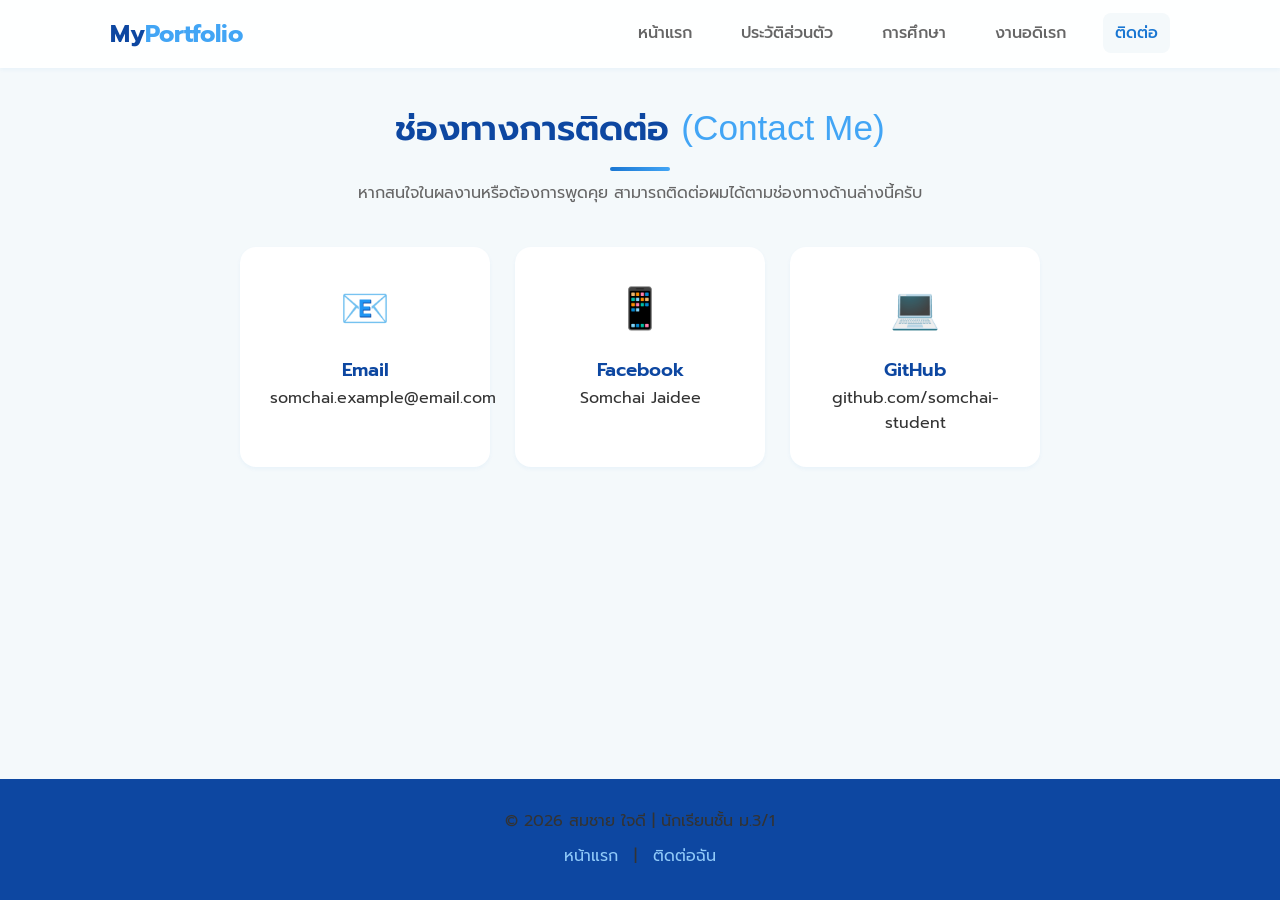
==== commit 54a892d1: "Update contact.html" ====
--- a/contact.html
+++ b/contact.html
@@ -3,473 +3,62 @@
 <head>
     <meta charset="UTF-8">
     <meta name="viewport" content="width=device-width, initial-scale=1.0">
-    <title>หน้าแรก | Student Portfolio</title>
-    <link rel="preconnect" href="https://fonts.googleapis.com">
-    <link rel="preconnect" href="https://fonts.gstatic.com" crossorigin>
-    <link href="https://fonts.googleapis.com/css2?family=Prompt:wght@300;400;500;600;700&family=Cinzel:wght@900&display=swap" rel="stylesheet">
-    
-    <style>
-        :root {
-            --purple-bright: #d8b4fe;
-            --purple-neon: #c084fc;
-            --purple-glow: rgba(192, 132, 252, 0.6);
-            --purple-intense: #a855f7;
-            --bg-card: rgba(15, 7, 26, 0.75);
-            --border-purple: rgba(192, 132, 252, 0.4);
-            --text-primary: #ffffff;
-            --text-muted: #e9d5ff;
-        }
-
-        * { margin: 0; padding: 0; box-sizing: border-box; }
-
-        body {
-            font-family: 'Prompt', sans-serif;
-            color: var(--text-primary);
-            line-height: 1.6;
-            min-height: 100vh;
-            background-color: #05020a;
-            background-image: linear-gradient(rgba(5, 2, 10, 0.8), rgba(5, 2, 10, 0.9)), url('images/shadow-bg.jpg');
-            background-size: cover;
-            background-position: center;
-            background-repeat: no-repeat;
-            background-attachment: fixed;
-            overflow-x: hidden;
-            position: relative;
-        }
-
-        /* Background Glow Animation */
-        body::before {
-            content: '';
-            position: fixed;
-            top: -20%; left: -20%;
-            width: 140%; height: 140%;
-            background: radial-gradient(circle at 20% 30%, rgba(168, 85, 247, 0.15) 0%, transparent 50%),
-                        radial-gradient(circle at 80% 70%, rgba(192, 132, 252, 0.12) 0%, transparent 50%);
-            z-index: -2;
-            pointer-events: none;
-            animation: pulseGlow 8s ease-in-out infinite alternate;
-        }
-
-        @keyframes pulseGlow {
-            0% { transform: scale(1) rotate(0deg); opacity: 0.7; }
-            100% { transform: scale(1.1) rotate(3deg); opacity: 1; }
-        }
-
-        #neon-canvas {
-            position: fixed;
-            top: 0; left: 0;
-            width: 100vw; height: 100vh;
-            z-index: -1;
-            pointer-events: none;
-        }
-
-        a { text-decoration: none; transition: all 0.3s ease; }
-
-        /* Navigation Header */
-        .navbar-header {
-            background: rgba(10, 4, 18, 0.85);
-            backdrop-filter: blur(16px);
-            border-bottom: 1px solid var(--border-purple);
-            position: sticky; top: 0;
-            z-index: 1000;
-            box-shadow: 0 4px 25px rgba(168, 85, 247, 0.2);
-        }
-
-        .navbar {
-            display: flex;
-            justify-content: space-between;
-            align-items: center;
-            max-width: 1200px;
-            margin: 0 auto;
-            padding: 1.2rem 2rem;
-        }
-
-        .nav-logo {
-            font-size: 1.6rem;
-            font-weight: 700;
-            color: #fff;
-            letter-spacing: 1px;
-            text-shadow: 0 0 10px rgba(255, 255, 255, 0.5);
-        }
-
-        .nav-logo span {
-            color: var(--purple-neon);
-            text-shadow: 0 0 15px var(--purple-neon), 0 0 30px var(--purple-intense);
-        }
-
-        .nav-menu { list-style: none; display: flex; gap: 2rem; }
-        .nav-link { color: var(--text-muted); font-weight: 400; position: relative; }
-        .nav-link::after {
-            content: ''; position: absolute; bottom: -5px; left: 0;
-            width: 0%; height: 2px;
-            background: var(--purple-neon);
-            box-shadow: 0 0 10px var(--purple-neon);
-            transition: width 0.3s ease;
-        }
-        .nav-link:hover::after, .nav-link.active::after { width: 100%; }
-        .nav-link:hover, .nav-link.active { color: #fff; text-shadow: 0 0 12px var(--purple-neon); }
-
-        /* Main Content Structure */
-        .main-content { max-width: 1200px; margin: 0 auto; padding: 3rem 2rem; }
-        .hero-section { padding: 3rem 0; }
-        .hero-container {
-            display: flex; align-items: center; justify-content: space-between; gap: 3rem;
-            background: var(--bg-card); padding: 3rem; border-radius: 24px;
-            border: 1px solid var(--border-purple);
-            backdrop-filter: blur(16px);
-            box-shadow: 0 0 30px rgba(168, 85, 247, 0.2), inset 0 0 15px rgba(192, 132, 252, 0.1);
-            transition: border-color 0.4s ease, box-shadow 0.4s ease;
-        }
-        .hero-container:hover {
-            border-color: var(--purple-neon);
-            box-shadow: 0 0 50px rgba(168, 85, 247, 0.35), inset 0 0 25px rgba(192, 132, 252, 0.15);
-        }
-
-        .hero-text { flex: 1.2; }
-        .badge {
-            display: inline-block;
-            background: rgba(192, 132, 252, 0.12);
-            border: 1px solid var(--purple-neon);
-            color: var(--purple-bright);
-            padding: 0.4rem 1.2rem;
-            border-radius: 50px;
-            font-size: 0.85rem; font-weight: 500; margin-bottom: 1.5rem;
-            box-shadow: 0 0 15px var(--purple-glow);
-            animation: badgeGlow 2s ease-in-out infinite alternate;
-        }
-        @keyframes badgeGlow {
-            from { box-shadow: 0 0 10px var(--purple-glow); }
-            to { box-shadow: 0 0 22px var(--purple-neon); }
-        }
-
-        .hero-title { font-size: 2.6rem; font-weight: 700; line-height: 1.3; margin-bottom: 1.2rem; }
-        .gradient-text {
-            background: linear-gradient(135deg, #ffffff 0%, #e9d5ff 40%, #c084fc 80%, #a855f7 100%);
-            -webkit-background-clip: text; -webkit-text-fill-color: transparent;
-            text-shadow: 0 0 25px rgba(192, 132, 252, 0.4);
-        }
-        .hero-subtitle { color: var(--text-muted); font-size: 1.05rem; margin-bottom: 2.5rem; }
-        .hero-actions { display: flex; gap: 1.2rem; flex-wrap: wrap; }
-
-        .btn { padding: 0.8rem 1.8rem; border-radius: 12px; font-weight: 600; font-size: 1rem; cursor: pointer; transition: all 0.3s ease; }
-        .btn-primary { background: linear-gradient(135deg, #a855f7, #6b21a8); color: #fff; box-shadow: 0 0 20px rgba(168, 85, 247, 0.6); border: none; }
-        .btn-primary:hover { transform: translateY(-3px); box-shadow: 0 0 35px rgba(168, 85, 247, 0.9), 0 0 10px #fff; }
-        .btn-secondary { background: rgba(255, 255, 255, 0.05); color: #fff; border: 1px solid var(--border-purple); backdrop-filter: blur(8px); }
-        .btn-secondary:hover { background: rgba(192, 132, 252, 0.2); border-color: var(--purple-neon); box-shadow: 0 0 20px var(--purple-glow); transform: translateY(-3px); }
-
-        .btn-atomic {
-            background: #000; color: #c084fc; border: 2px solid #c084fc;
-            box-shadow: 0 0 15px #c084fc, inset 0 0 10px rgba(192, 132, 252, 0.3);
-            position: relative; overflow: hidden;
-        }
-        .btn-atomic:hover {
-            background: #c084fc; color: #000;
-            box-shadow: 0 0 40px #c084fc, 0 0 80px rgba(192, 132, 252, 0.6);
-            transform: scale(1.05); font-weight: 700;
-        }
-
-        .hero-visual { flex: 0.8; display: flex; justify-content: center; position: relative; }
-        .profile-card-wrapper {
-            position: relative; z-index: 2; border-radius: 20px; overflow: hidden;
-            border: 2px solid var(--purple-neon);
-            box-shadow: 0 0 35px var(--purple-glow), 0 0 70px rgba(168, 85, 247, 0.3);
-            transition: all 0.4s ease;
-        }
-        .profile-card-wrapper:hover { transform: scale(1.03) rotate(1deg); box-shadow: 0 0 50px var(--purple-neon), 0 0 90px var(--purple-intense); }
-        .profile-card-wrapper img { width: 100%; max-width: 320px; height: auto; display: block; object-fit: cover; }
-
-        .quick-highlights { margin-top: 3rem; }
-        .highlight-grid { display: grid; grid-template-columns: repeat(3, 1fr); gap: 2rem; }
-        .glass-card {
-            background: var(--bg-card); border: 1px solid var(--border-purple);
-            border-radius: 20px; padding: 2rem; text-align: center; backdrop-filter: blur(16px);
-            box-shadow: 0 10px 30px rgba(0, 0, 0, 0.4); transition: all 0.4s ease;
-        }
-        .glass-card:hover { transform: translateY(-8px); border-color: var(--purple-neon); box-shadow: 0 0 35px var(--purple-glow), inset 0 0 15px rgba(192, 132, 252, 0.2); }
-        .stat-number { font-size: 2.8rem; font-weight: 700; color: var(--purple-bright); text-shadow: 0 0 20px var(--purple-glow), 0 0 40px var(--purple-intense); }
-        .stat-label { color: var(--text-muted); }
-
-        .site-footer {
-            background: rgba(8, 3, 15, 0.95); border-top: 1px solid var(--border-purple);
-            padding: 3rem 0 1.5rem; margin-top: 5rem; backdrop-filter: blur(10px);
-            box-shadow: 0 -10px 30px rgba(168, 85, 247, 0.1);
-        }
-        .footer-container { max-width: 1200px; margin: 0 auto; padding: 0 2rem; display: flex; justify-content: space-between; }
-        .footer-info p, .footer-nav ul li a { color: var(--text-muted); font-size: 0.9rem; }
-        .footer-nav h4 { color: #fff; margin-bottom: 0.8rem; text-shadow: 0 0 8px var(--purple-neon); }
-        .footer-nav ul { list-style: none; }
-        .footer-nav ul li { margin-bottom: 0.4rem; }
-        .footer-nav ul li a:hover { color: var(--purple-bright); text-shadow: 0 0 10px var(--purple-neon); }
-        .footer-bottom { text-align: center; margin-top: 2rem; padding-top: 1.5rem; border-top: 1px solid rgba(255, 255, 255, 0.08); color: var(--text-muted); font-size: 0.85rem; }
-
-        /* Atomic Overlay & Slash Style */
-        #atomic-overlay {
-            position: fixed;
-            top: 0; left: 0;
-            width: 100vw; height: 100vh;
-            background: rgba(0, 0, 0, 0.95);
-            z-index: 99999;
-            display: none;
-            justify-content: center;
-            align-items: center;
-            overflow: hidden;
-        }
-
-        #atomic-overlay.active {
-            display: flex;
-        }
-
-        .slash-line {
-            position: absolute;
-            top: 50%; left: -20%;
-            width: 140%; height: 10px;
-            background: linear-gradient(90deg, transparent 0%, #ffffff 40%, #c084fc 70%, transparent 100%);
-            box-shadow: 0 0 30px #ffffff, 0 0 60px #c084fc, 0 0 100px #a855f7;
-            transform: rotate(-20deg) scaleX(0);
-            transform-origin: left center;
-            opacity: 0;
-            z-index: 100;
-            pointer-events: none;
-        }
-
-        #atomic-overlay.slashing .slash-line {
-            animation: slashAnim 0.25s ease-out forwards;
-        }
-
-        @keyframes slashAnim {
-            0% { transform: rotate(-20deg) scaleX(0); opacity: 1; }
-            50% { opacity: 1; }
-            100% { transform: rotate(-20deg) scaleX(1); opacity: 0; }
-        }
-
-        #atomic-canvas {
-            position: absolute;
-            top: 0; left: 0;
-            width: 100%; height: 100%;
-            z-index: 10;
-        }
-    </style>
+    <title>ติดต่อ | My Portfolio</title>
+    <link href="https://fonts.googleapis.com/css2?family=Prompt:wght@300;400;500;600;700&display=swap" rel="stylesheet">
+    <link rel="stylesheet" href="style.css">
 </head>
 <body>
 
-    <canvas id="neon-canvas"></canvas>
+    <nav class="navbar">
+        <div class="nav-container">
+            <a href="index.html" class="logo">My<span>Portfolio</span></a>
+            <ul class="nav-links">
+                <li><a href="index.html">หน้าแรก</a></li>
+                <li><a href="profile.html">ประวัติส่วนตัว</a></li>
+                <li><a href="education.html">การศึกษา</a></li>
+                <li><a href="hobby.html">งานอดิเรก</a></li>
+                <li><a href="contact.html" class="active">ติดต่อ</a></li>
+            </ul>
+        </div>
+    </nav>
 
-    <div id="atomic-overlay">
-        <div class="slash-line" id="slash-line"></div>
-        <canvas id="atomic-canvas"></canvas>
-    </div>
+    <main class="page-container fade-in-up">
+        <div class="section-header">
+            <h2>ช่องทางการติดต่อ <span>(Contact Me)</span></h2>
+            <div class="divider"></div>
+            <p class="contact-subtitle">หากสนใจในผลงานหรือต้องการพูดคุย สามารถติดต่อผมได้ตามช่องทางด้านล่างนี้ครับ</p>
+        </div>
 
-    <header class="navbar-header">
-        <nav class="navbar">
-            <a href="index.html" class="nav-logo">PORTFOLIO<span>.M3</span></a>
-            <ul class="nav-menu">
-                <li><a href="index.html" class="nav-link active">หน้าแรก</a></li>
-                <li><a href="profile.html" class="nav-link">ประวัติส่วนตัว</a></li>
-                <li><a href="education.html" class="nav-link">การศึกษา</a></li>
-                <li><a href="hobby.html" class="nav-link">งานอดิเรก</a></li>
-                <li><a href="contact.html" class="nav-link">ติดต่อ</a></li>
-            </ul>
-        </nav>
-    </header>
+        <div class="contact-grid">
+            <a href="mailto:somchai.example@email.com" class="contact-card">
+                <div class="contact-icon">📧</div>
+                <h3>Email</h3>
+                <p>somchai.example@email.com</p>
+            </a>
 
-    <main class="main-content">
-        <section class="hero-section">
-            <div class="hero-container">
-                <div class="hero-text">
-                    <div class="badge">I AM ATOMIC — Welcome to my world</div>
-                    <h1 class="hero-title">สวัสดีครับ! ผมชื่อ <span class="gradient-text">ด.ช.สิรวิชญ์ ตระกลบุษบง</span></h1>
-                    <p class="hero-subtitle">นักเรียนชั้นมัธยมศึกษาปีที่ 3/2 โรงเรียนจอมทอง ผู้มีความสนใจในด้านเทคโนโลยี โค้ดดิ้ง และการดีไซน์</p>
-                    <div class="hero-actions">
-                        <a href="profile.html" class="btn btn-primary">รู้จักฉันมากขึ้น</a>
-                        <a href="hobby.html" class="btn btn-secondary">ดูงานอดิเรกของฉัน</a>
-                        <button id="btn-atomic-trigger" onclick="triggerAtomic()" class="btn btn-atomic">🔮 กดปลดปล่อยพลัง</button>
-                    </div>
-                </div>
-                <div class="hero-visual">
-                    <div class="profile-card-wrapper">
-                        <img src="images/download.jpg" alt="Profile Picture">
-                    </div>
-                </div>
-            </div>
-        </section>
+            <a href="#" class="contact-card">
+                <div class="contact-icon">📱</div>
+                <h3>Facebook</h3>
+                <p>Somchai Jaidee</p>
+            </a>
 
-        <section class="quick-highlights">
-            <div class="highlight-grid">
-                <div class="glass-card stat-card">
-                    <div class="stat-number">3/2</div>
-                    <div class="stat-label">ระดับชั้นปัจจุบัน</div>
-                </div>
-                <div class="glass-card stat-card">
-                    <div class="stat-number">4.00</div>
-                    <div class="stat-label">วิชาคอมพิวเตอร์</div>
-                </div>
-                <div class="glass-card stat-card">
-                    <div class="stat-number">100%</div>
-                    <div class="stat-label">ความมุ่งมั่นในการเรียนรู้</div>
-                </div>
-            </div>
-        </section>
+            <a href="#" class="contact-card">
+                <div class="contact-icon">💻</div>
+                <h3>GitHub</h3>
+                <p>github.com/somchai-student</p>
+            </a>
+        </div>
     </main>
 
-    <footer class="site-footer">
-        <div class="footer-container">
-            <div class="footer-info">
-                <a href="index.html" class="nav-logo">PORTFOLIO<span>.M3</span></a>
-                <p>โครงงานวิชาคอมพิวเตอร์ ชั้นมัธยมศึกษาปีที่ 3</p>
-                <p>จัดทำโดย ด.ช.สิรวิชญ์ ตระกลบุษบง ม.3/2</p>
+    <footer>
+        <div class="footer-content">
+            <p>&copy; 2026 สมชาย ใจดี | นักเรียนชั้น ม.3/1</p>
+            <div class="footer-links">
+                <a href="index.html">หน้าแรก</a> | 
+                <a href="contact.html">ติดต่อฉัน</a>
             </div>
-            <div class="footer-nav">
-                <h4>ลิงก์ด่วน</h4>
-                <ul>
-                    <li><a href="index.html">หน้าแรก</a></li>
-                    <li><a href="profile.html">ประวัติส่วนตัว</a></li>
-                    <li><a href="education.html">การศึกษา</a></li>
-                    <li><a href="hobby.html">งานอดิเรก</a></li>
-                    <li><a href="contact.html">ติดต่อ</a></li>
-                </ul>
-            </div>
-        </div>
-        <div class="footer-bottom">
-            <p>&copy; 2026 Student Portfolio Project. All Rights Reserved.</p>
         </div>
     </footer>
 
-    <script>
-        // 1. Particle System Background
-        const neonCanvas = document.getElementById('neon-canvas');
-        const neonCtx = neonCanvas.getContext('2d');
-        let bgParticles = [];
-
-        function resizeNeonCanvas() {
-            neonCanvas.width = window.innerWidth;
-            neonCanvas.height = window.innerHeight;
-        }
-        window.addEventListener('resize', resizeNeonCanvas);
-        resizeNeonCanvas();
-
-        class BgParticle {
-            constructor() {
-                this.reset();
-            }
-            reset() {
-                this.x = Math.random() * neonCanvas.width;
-                this.y = Math.random() * neonCanvas.height;
-                this.size = Math.random() * 2 + 1;
-                this.speedX = (Math.random() - 0.5) * 0.4;
-                this.speedY = (Math.random() - 0.5) * 0.4;
-                this.alpha = Math.random();
-                this.alphaSpeed = 0.01;
-            }
-            update() {
-                this.x += this.speedX;
-                this.y += this.speedY;
-                this.alpha += this.alphaSpeed;
-                if (this.alpha > 1 || this.alpha < 0) this.alphaSpeed *= -1;
-                if (this.x < 0 || this.x > neonCanvas.width || this.y < 0 || this.y > neonCanvas.height) {
-                    this.reset();
-                }
-            }
-            draw() {
-                neonCtx.save();
-                neonCtx.globalAlpha = Math.abs(this.alpha);
-                neonCtx.beginPath();
-                neonCtx.arc(this.x, this.y, this.size, 0, Math.PI * 2);
-                neonCtx.fillStyle = '#c084fc';
-                neonCtx.fill();
-                neonCtx.restore();
-            }
-        }
-
-        for (let i = 0; i < 50; i++) bgParticles.push(new BgParticle());
-
-        function animateBgParticles() {
-            neonCtx.clearRect(0, 0, neonCanvas.width, neonCanvas.height);
-            bgParticles.forEach(p => { p.update(); p.draw(); });
-            requestAnimationFrame(animateBgParticles);
-        }
-        animateBgParticles();
-
-        // 2. Atomic Effect Engine
-        const atomicCanvas = document.getElementById('atomic-canvas');
-        const ctx = atomicCanvas.getContext('2d');
-        let animId = null;
-        let shatterParticles = [];
-
-        function resizeAtomicCanvas() {
-            atomicCanvas.width = window.innerWidth;
-            atomicCanvas.height = window.innerHeight;
-        }
-        window.addEventListener('resize', resizeAtomicCanvas);
-        resizeAtomicCanvas();
-
-        class Particle {
-            constructor(x, y, char) {
-                this.x = x;
-                this.y = y;
-                this.char = char;
-                const angle = Math.random() * Math.PI * 2;
-                const speed = Math.random() * 10 + 3;
-                this.vx = Math.cos(angle) * speed;
-                this.vy = Math.sin(angle) * speed - 2;
-                this.alpha = 1;
-                this.rot = 0;
-                this.vRot = (Math.random() - 0.5) * 0.2;
-            }
-            update() {
-                this.x += this.vx;
-                this.y += this.vy;
-                this.vy += 0.25;
-                this.rot += this.vRot;
-                this.alpha -= 0.015;
-            }
-            draw() {
-                ctx.save();
-                ctx.translate(this.x, this.y);
-                ctx.rotate(this.rot);
-                ctx.globalAlpha = Math.max(0, this.alpha);
-                ctx.font = "900 45px 'Cinzel', serif";
-                ctx.fillStyle = "#ffffff";
-                ctx.shadowColor = "#c084fc";
-                ctx.shadowBlur = 15;
-                ctx.fillText(this.char, 0, 0);
-                ctx.restore();
-            }
-        }
-
-        function triggerAtomic() {
-            const overlay = document.getElementById('atomic-overlay');
-            
-            if (animId) cancelAnimationFrame(animId);
-            shatterParticles = [];
-            overlay.classList.add('active');
-            overlay.classList.remove('slashing');
-
-            // Play audio if available
-            try {
-                const audio = new Audio('atomic.mp3');
-                audio.play().catch(() => {});
-            } catch(e) {}
-
-            let start = performance.now();
-            let exploded = false;
-
-            function loop(now) {
-                let elapsed = now - start;
-                ctx.clearRect(0, 0, atomicCanvas.width, atomicCanvas.height);
-
-                let cx = atomicCanvas.width / 2;
-                let cy = atomicCanvas.height / 2;
-
-                // Phase 1: Show Text (0 - 1.5s)
-                if (elapsed < 1500) {
-                    let progress = Math.min(1, elapsed / 1000);
-                    ctx.save();
-                    ctx.translate(cx, cy);
-                    ctx.scale(0.6 + progress * 0.4, 0.6 + progress * 0.4);
-                    ctx.globalAlpha = progress;
-                    ctx.font = "900 65px 'Cinzel', serif";
-                    ctx.textAlign = 'center';
-                    ctx.textBaseline = 'middle';
-                    ctx.fillStyle = '#ffffff';
-                    ctx.shadowColor = '#a855f7';
-             
+</body>
+</html>
--- a/style.css
+++ b/style.css
@@ -0,0 +1,624 @@
+/* =========================================
+   1. ตัวแปรและตั้งค่าพื้นฐาน (Variables & Reset)
+   ========================================= */
+:root {
+    /* โทนสีหลัก ฟ้า-ขาว */
+    --primary-dark: #0D47A1;
+    --primary: #1976D2;
+    --primary-light: #42A5F5;
+    --accent: #90CAF9;
+    --bg-main: #F4F9FB; /* ขาวอมฟ้าอ่อนๆ สบายตา */
+    --bg-card: #FFFFFF;
+    --text-main: #333333;
+    --text-muted: #666666;
+    
+    --shadow-sm: 0 2px 4px rgba(25, 118, 210, 0.05);
+    --shadow-md: 0 8px 16px rgba(25, 118, 210, 0.1);
+    --shadow-lg: 0 15px 30px rgba(25, 118, 210, 0.15);
+    
+    --border-radius-sm: 8px;
+    --border-radius-md: 16px;
+    --border-radius-lg: 24px;
+    
+    --transition: all 0.3s ease;
+}
+
+* {
+    margin: 0;
+    padding: 0;
+    box-sizing: border-box;
+}
+
+body {
+    font-family: 'Prompt', sans-serif;
+    background-color: var(--bg-main);
+    color: var(--text-main);
+    line-height: 1.6;
+    overflow-x: hidden; /* ป้องกันการเลื่อนแนวนอน */
+    display: flex;
+    flex-direction: column;
+    min-height: 100vh;
+}
+
+a {
+    text-decoration: none;
+    color: var(--primary);
+    transition: var(--transition);
+}
+
+/* =========================================
+   2. Typography & Headers
+   ========================================= */
+h1, h2, h3, h4 {
+    color: var(--primary-dark);
+    font-weight: 600;
+}
+
+.section-header {
+    text-align: center;
+    margin-bottom: 40px;
+}
+
+.section-header h2 {
+    font-size: 2.2rem;
+}
+
+.section-header span {
+    color: var(--primary-light);
+    font-weight: 300;
+}
+
+.divider {
+    height: 4px;
+    width: 60px;
+    background: linear-gradient(to right, var(--primary), var(--primary-light));
+    margin: 10px auto;
+    border-radius: 2px;
+}
+
+.page-container {
+    max-width: 1100px;
+    margin: 100px auto 50px; /* เว้นที่ให้ Nav sticky */
+    padding: 0 20px;
+    flex: 1; /* ดัน Footer ลงไปล่างสุด */
+    width: 100%;
+}
+
+/* =========================================
+   3. Navigation (Sticky & Glassmorphism)
+   ========================================= */
+.navbar {
+    position: fixed;
+    top: 0;
+    width: 100%;
+    background: rgba(255, 255, 255, 0.9);
+    backdrop-filter: blur(10px); /* Glass effect */
+    box-shadow: var(--shadow-sm);
+    z-index: 1000;
+}
+
+.nav-container {
+    max-width: 1100px;
+    margin: 0 auto;
+    display: flex;
+    justify-content: space-between;
+    align-items: center;
+    padding: 15px 20px;
+}
+
+.logo {
+    font-size: 1.5rem;
+    font-weight: 700;
+    color: var(--primary-dark);
+}
+
+.logo span {
+    color: var(--primary-light);
+}
+
+.nav-links {
+    list-style: none;
+    display: flex;
+    gap: 25px;
+}
+
+.nav-links li a {
+    color: var(--text-muted);
+    font-weight: 500;
+    padding: 8px 12px;
+    border-radius: var(--border-radius-sm);
+}
+
+.nav-links li a:hover, 
+.nav-links li a.active {
+    color: var(--primary);
+    background-color: var(--bg-main);
+}
+
+/* =========================================
+   4. หน้าแรก (Hero Section)
+   ========================================= */
+.hero-section {
+    min-height: 100vh;
+    display: flex;
+    align-items: center;
+    justify-content: center;
+    padding: 80px 20px 20px;
+}
+
+.hero-container {
+    max-width: 1100px;
+    width: 100%;
+    display: flex;
+    align-items: center;
+    justify-content: space-between;
+    gap: 40px;
+}
+
+.hero-content {
+    flex: 1;
+}
+
+.greeting {
+    display: inline-block;
+    padding: 5px 15px;
+    background: var(--bg-main);
+    color: var(--primary);
+    border-radius: 20px;
+    font-weight: 500;
+    margin-bottom: 15px;
+}
+
+.hero-content h1 {
+    font-size: 3.5rem;
+    line-height: 1.2;
+    margin-bottom: 10px;
+    background: linear-gradient(to right, var(--primary-dark), var(--primary-light));
+    -webkit-background-clip: text;
+    -webkit-text-fill-color: transparent;
+}
+
+.subtitle {
+    font-size: 1.2rem;
+    color: var(--text-muted);
+    margin-bottom: 20px;
+}
+
+.description {
+    color: var(--text-muted);
+    margin-bottom: 30px;
+    font-size: 1rem;
+    max-width: 500px;
+}
+
+.hero-buttons {
+    display: flex;
+    gap: 15px;
+}
+
+.btn {
+    padding: 12px 25px;
+    border-radius: var(--border-radius-md);
+    font-weight: 500;
+    cursor: pointer;
+}
+
+.btn-primary {
+    background: var(--primary);
+    color: var(--white);
+    box-shadow: var(--shadow-sm);
+}
+
+.btn-primary:hover {
+    background: var(--primary-dark);
+    transform: translateY(-2px);
+    box-shadow: var(--shadow-md);
+    color: white;
+}
+
+.btn-outline {
+    background: transparent;
+    color: var(--primary);
+    border: 2px solid var(--primary);
+}
+
+.btn-outline:hover {
+    background: var(--primary);
+    color: var(--white);
+    transform: translateY(-2px);
+}
+
+.hero-image {
+    flex: 1;
+    display: flex;
+    justify-content: center;
+    position: relative;
+}
+
+.image-wrapper {
+    position: relative;
+    width: 350px;
+    height: 350px;
+}
+
+.image-wrapper img {
+    width: 100%;
+    height: 100%;
+    object-fit: cover;
+    border-radius: 50%;
+    border: 10px solid var(--white);
+    box-shadow: var(--shadow-lg);
+    position: relative;
+    z-index: 2;
+    transition: var(--transition);
+}
+
+.image-wrapper img:hover {
+    transform: scale(1.02);
+}
+
+.blob-bg {
+    position: absolute;
+    top: 50%;
+    left: 50%;
+    transform: translate(-50%, -50%);
+    width: 110%;
+    height: 110%;
+    background: linear-gradient(135deg, var(--accent), var(--primary-light));
+    border-radius: 40% 60% 70% 30% / 40% 50% 60% 50%;
+    z-index: 1;
+    animation: blob-bounce 5s infinite alternate;
+}
+
+/* =========================================
+   5. หน้า Profile
+   ========================================= */
+.profile-layout {
+    display: flex;
+    gap: 40px;
+    align-items: flex-start;
+}
+
+.profile-left {
+    flex: 1;
+}
+
+.profile-card {
+    background: var(--bg-card);
+    padding: 40px 20px;
+    border-radius: var(--border-radius-lg);
+    box-shadow: var(--shadow-md);
+    text-align: center;
+}
+
+.profile-img {
+    width: 200px;
+    height: 200px;
+    border-radius: 50%;
+    object-fit: cover;
+    border: 5px solid var(--bg-main);
+    margin-bottom: 20px;
+}
+
+.tagline {
+    color: var(--primary);
+    font-style: italic;
+    margin-top: 10px;
+}
+
+.profile-right {
+    flex: 2;
+    display: flex;
+    flex-direction: column;
+    gap: 20px;
+}
+
+.info-card {
+    background: var(--bg-card);
+    padding: 30px;
+    border-radius: var(--border-radius-md);
+    box-shadow: var(--shadow-sm);
+}
+
+.info-card h3 {
+    margin-bottom: 15px;
+    border-bottom: 2px solid var(--bg-main);
+    padding-bottom: 10px;
+}
+
+.info-grid {
+    display: grid;
+    grid-template-columns: repeat(2, 1fr);
+    gap: 20px;
+}
+
+.info-box {
+    background: var(--bg-card);
+    padding: 20px;
+    border-radius: var(--border-radius-md);
+    box-shadow: var(--shadow-sm);
+    display: flex;
+    flex-direction: column;
+}
+
+.info-label {
+    font-size: 0.9rem;
+    color: var(--text-muted);
+}
+
+.info-value {
+    font-size: 1.1rem;
+    font-weight: 500;
+    color: var(--primary-dark);
+}
+
+/* =========================================
+   6. หน้า Education (Timeline & Table)
+   ========================================= */
+.education-layout {
+    display: flex;
+    gap: 40px;
+}
+
+.timeline-section {
+    flex: 1;
+    background: var(--bg-card);
+    padding: 30px;
+    border-radius: var(--border-radius-md);
+    box-shadow: var(--shadow-sm);
+}
+
+.timeline {
+    border-left: 3px solid var(--primary-light);
+    padding-left: 20px;
+    margin-left: 10px;
+}
+
+.timeline-item {
+    position: relative;
+    margin-bottom: 30px;
+}
+
+.timeline-item:last-child {
+    margin-bottom: 0;
+}
+
+.timeline-dot {
+    position: absolute;
+    width: 15px;
+    height: 15px;
+    background: var(--primary);
+    border-radius: 50%;
+    left: -29px;
+    top: 5px;
+    border: 3px solid var(--white);
+    box-shadow: 0 0 0 2px var(--primary-light);
+}
+
+.timeline-content h4 {
+    margin-bottom: 5px;
+}
+
+.highlight-section {
+    flex: 1;
+}
+
+.highlight-card {
+    background: var(--bg-card);
+    padding: 30px;
+    border-radius: var(--border-radius-md);
+    box-shadow: var(--shadow-md);
+}
+
+.edu-table {
+    width: 100%;
+    border-collapse: collapse;
+    margin-top: 15px;
+}
+
+.edu-table th, .edu-table td {
+    padding: 15px;
+    border-bottom: 1px solid var(--bg-main);
+    text-align: left;
+}
+
+.edu-table th {
+    color: var(--text-muted);
+    font-weight: 500;
+    width: 40%;
+}
+
+.edu-table td {
+    font-weight: 500;
+    color: var(--text-main);
+}
+
+/* =========================================
+   7. หน้า Hobby (Card Grid)
+   ========================================= */
+.hobby-grid {
+    display: grid;
+    grid-template-columns: repeat(auto-fit, minmax(300px, 1fr));
+    gap: 25px;
+}
+
+.hobby-card {
+    background: var(--bg-card);
+    padding: 30px;
+    border-radius: var(--border-radius-lg);
+    box-shadow: var(--shadow-sm);
+    text-align: center;
+    transition: var(--transition);
+}
+
+.hobby-card:hover {
+    transform: translateY(-10px);
+    box-shadow: var(--shadow-lg);
+    border-bottom: 4px solid var(--primary);
+}
+
+.hobby-icon {
+    font-size: 3rem;
+    margin-bottom: 15px;
+}
+
+.hobby-card h3 {
+    margin-bottom: 10px;
+}
+
+.hobby-card p {
+    color: var(--text-muted);
+    font-size: 0.95rem;
+}
+
+/* =========================================
+   8. หน้า Contact
+   ========================================= */
+.contact-subtitle {
+    text-align: center;
+    color: var(--text-muted);
+    margin-bottom: 40px;
+}
+
+.contact-grid {
+    display: flex;
+    justify-content: center;
+    gap: 25px;
+    flex-wrap: wrap;
+}
+
+.contact-card {
+    background: var(--bg-card);
+    padding: 30px;
+    border-radius: var(--border-radius-md);
+    box-shadow: var(--shadow-sm);
+    text-align: center;
+    width: 250px;
+    color: var(--text-main);
+    transition: var(--transition);
+}
+
+.contact-card:hover {
+    transform: translateY(-5px);
+    box-shadow: var(--shadow-md);
+    color: var(--text-main);
+}
+
+.contact-icon {
+    font-size: 2.5rem;
+    margin-bottom: 15px;
+}
+
+/* =========================================
+   9. Footer
+   ========================================= */
+footer {
+    background: var(--primary-dark);
+    color: var(--white);
+    text-align: center;
+    padding: 30px 20px;
+    margin-top: 50px;
+}
+
+.footer-content {
+    max-width: 1100px;
+    margin: 0 auto;
+}
+
+.footer-links {
+    margin-top: 10px;
+}
+
+.footer-links a {
+    color: var(--accent);
+    margin: 0 10px;
+}
+
+.footer-links a:hover {
+    color: var(--white);
+}
+
+/* =========================================
+   10. Animations
+   ========================================= */
+.fade-in-up {
+    animation: fadeInUp 0.8s ease forwards;
+}
+
+@keyframes fadeInUp {
+    from {
+        opacity: 0;
+        transform: translateY(20px);
+    }
+    to {
+        opacity: 1;
+        transform: translateY(0);
+    }
+}
+
+@keyframes blob-bounce {
+    0% { transform: translate(-50%, -50%) scale(1); }
+    100% { transform: translate(-50%, -50%) scale(1.05); }
+}
+
+/* =========================================
+   11. Responsive Design (Mobile & Tablet)
+   ========================================= */
+@media screen and (max-width: 900px) {
+    .profile-layout, .education-layout {
+        flex-direction: column;
+    }
+    
+    .hero-content h1 {
+        font-size: 2.8rem;
+    }
+}
+
+@media screen and (max-width: 768px) {
+    /* Navbar สำหรับมือถือ */
+    .nav-container {
+        flex-direction: column;
+        gap: 15px;
+    }
+    
+    .nav-links {
+        flex-wrap: wrap;
+        justify-content: center;
+        gap: 10px;
+    }
+    
+    .nav-links li a {
+        font-size: 0.9rem;
+    }
+
+    /* Hero */
+    .hero-container {
+        flex-direction: column-reverse;
+        text-align: center;
+        margin-top: 60px; /* ชดเชย Nav ที่ใหญ่ขึ้น */
+    }
+
+    .hero-buttons {
+        justify-content: center;
+    }
+
+    .description {
+        margin: 0 auto 30px;
+    }
+
+    /* Info Grid */
+    .info-grid {
+        grid-template-columns: 1fr;
+    }
+}
+
+@media screen and (max-width: 480px) {
+    .image-wrapper {
+        width: 280px;
+        height: 280px;
+    }
+    
+    .section-header h2 {
+        font-size: 1.8rem;
+    }
+}
